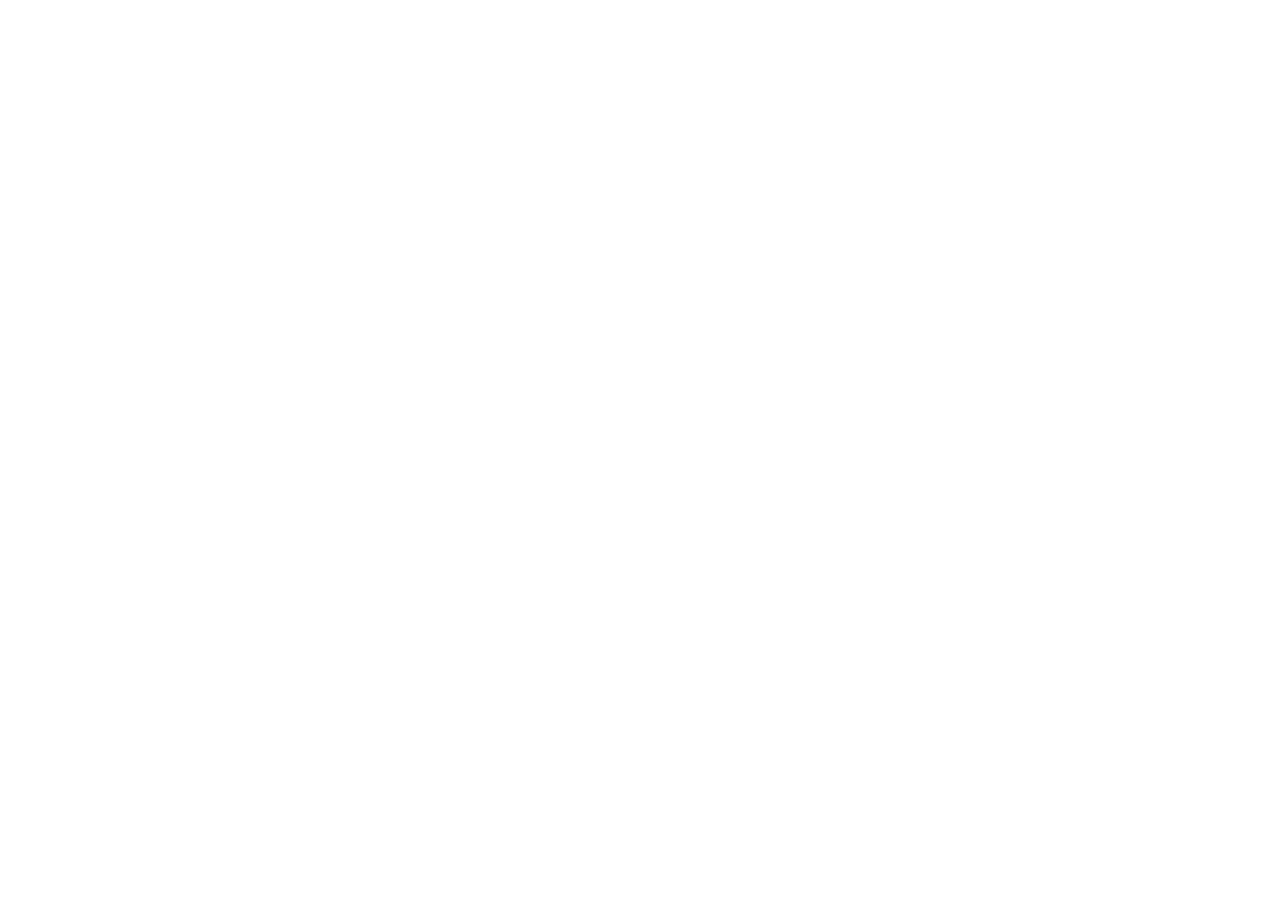
==== page-interna.html @ 2a4fe9e9 "CSS da página login, finalizado." ====
<!DOCTYPE html>
<html lang="en">
<head>
    <meta charset="UTF-8">
    <meta http-equiv="X-UA-Compatible" content="IE=edge">
    <meta name="viewport" content="width=device-width, initial-scale=1.0">
    <link href="./assets/Imports/style/style.css" rel="stylesheet">
    <title>Home</title>
</head>
    <body>
    </body>
</html>
---- assets/Imports/style/style.css ----
@import url('./reset.css');
@import url('./page-interna.css');

*  {
    font-family: "Poppins", sans-serif;
    font-size: 14px;  
}

.flex-container {
    display: flex;
    align-items: center;
    justify-content: space-between;
    background: linear-gradient(180deg, #33383D 0%, #1C1D20 100%);
}

.bg-imagem {
    width: 100%;
    height: 100vh;
}

.flex-item-primeira-div {
    display: flex;
    align-items: center;
    justify-content: center;
    width: 50%;
    height: 100%;
    color: #E0E0E0;
    
}

.div-start {
    align-items: flex-start;
}


.flex-item-segunda-div {
    width: 50%;
    height: 100%;
}

.btn-continuar {
    background-image: linear-gradient(to right, #FF2D04 , #C13216);
    box-shadow: inset 5px 5px 15px rgba(0, 0, 0, 0.15);
    border-radius: 50px;
    border: none;
    padding: 12px 40px 12px 40px;
    color: #FFF;
    font-size: 18px;
}

.btn-continuar:hover {
    color: #000;
    background-image: linear-gradient(to right, #FFF , #C13216);
    transition: 450ms;
    cursor: pointer;
}

.h1-ola {
    font-size: 60px;
}

.p-ola {
    font-size: 16px;
}

.form-section {
    display: flex;
    flex-flow: column;
}

.div-form input {
    color: #FFF;
    margin: 16px 0px 16px 0px;
    padding: 20px 0px 20px 20px;
    width: 100%;
    border-radius: 48px;
    background: none;
    border-width: 1px;
    border-color: #FFF;
    text-align: justify;
}

.div-form input ::-moz-placeholder {
    padding-left: 16px;
    color: #FFF;
    font-size: 16px;
    line-height: 100%;
    font-weight: 400;
    opacity: 0.8;
}

.div-form input :-ms-input-placeholder {
    padding-left: 16px;
    color: #FFF;
    font-size: 16px;
    line-height: 100%;
    font-weight: 400;
    opacity: 0.7;
}

/* Não está funcionando */
/* .icones-login {
    margin-top: 130px;
    margin-left: 16px;
    display: flex;
    flex-flow: column;
    justify-content: center;
  } */




@media screen and (min-width: 1440px) {
    .logo-bg {
        position: fixed;
        width: 153px;
        height: 34.5px;
        left: 1280px;
        top: 17.5px;
    }
}

@media screen and (min-width: 1024px) and (max-width: 1439px) {
    .logo-bg {
        position: fixed;
        width: 153px;
        height: 34.5px;
        left: 850px;
        top: 17.5px;
    }
}

@media screen and (min-width: 768px) and (max-width: 1023px) {
    .logo-bg {
        position: fixed;
        width: 153px;
        height: 34.5px;
        left: 600px;
        top: 17.5px;
    }
}
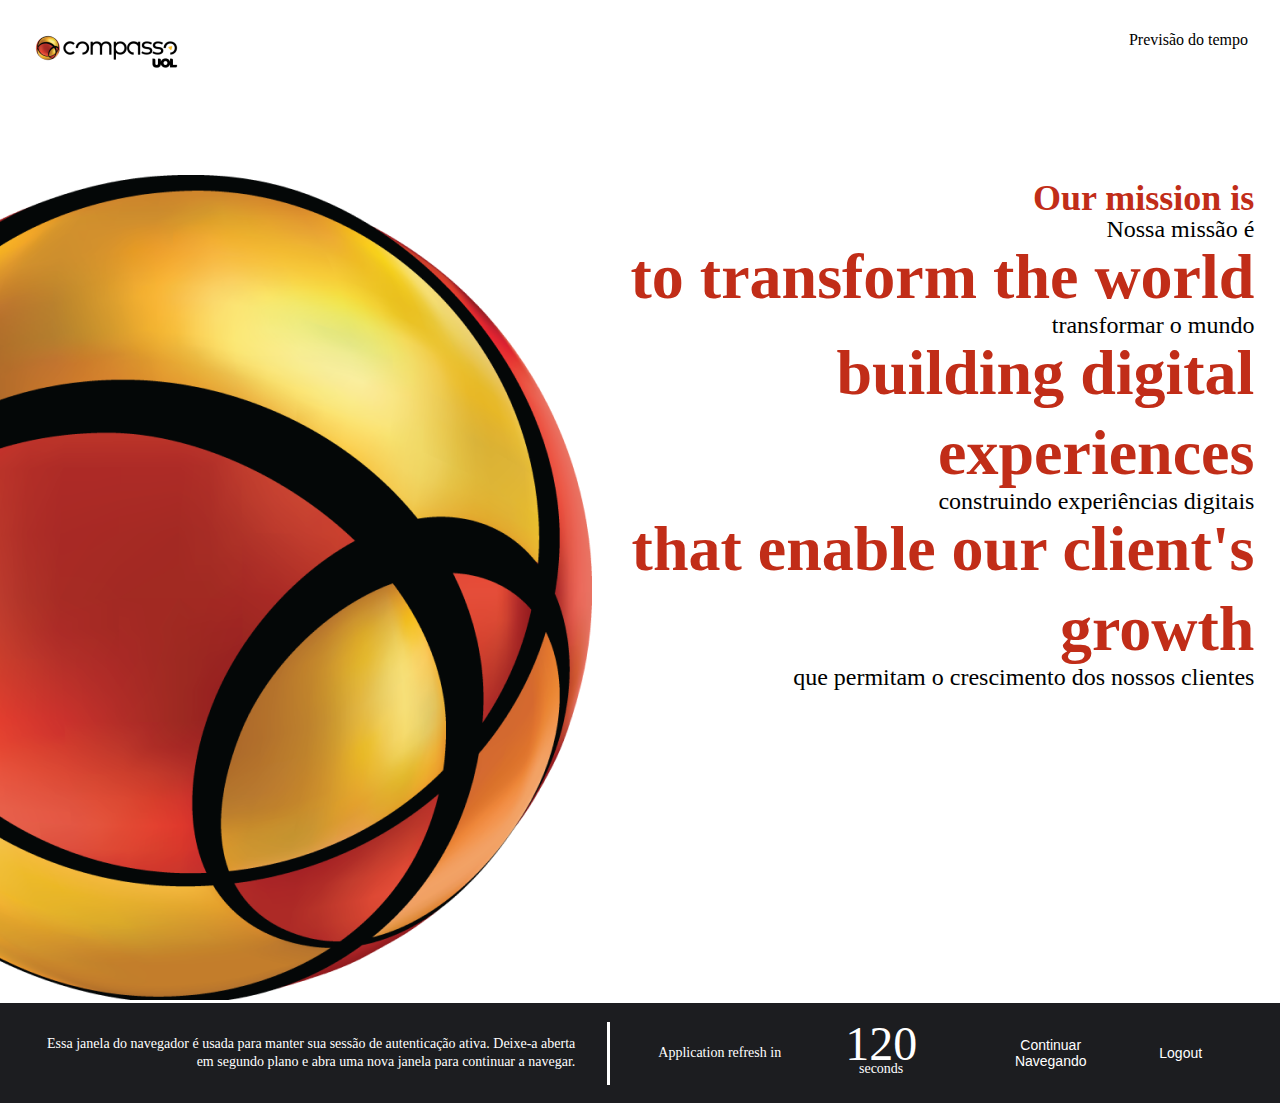
==== commit 38fb4c7b: "Adição da página interna de refresh" ====
--- a/page-interna.html
+++ b/page-interna.html
@@ -5,8 +5,65 @@
     <meta http-equiv="X-UA-Compatible" content="IE=edge">
     <meta name="viewport" content="width=device-width, initial-scale=1.0">
     <link href="./assets/Imports/style/style.css" rel="stylesheet">
-    <title>Home</title>
+    <title>Página Refresh</title>
 </head>
-    <body>
-    </body>
+<body>
+    <!--Seção da logo e previsão do tempo-->
+    <section>
+        <div class="div-logo-imagem">
+            <img src="./assets/Imports/img/LogoCompasso 1.png" alt="Logo da empresa Compass, com texto." />
+            <div>
+                <h2>Previsão do tempo</h2>
+            </div>
+        </div>
+    </section>
+
+    <!--Seção da data -->
+    <section>
+        <div>
+            <p></p>
+            <p></p>
+        </div>
+    </section>
+
+    <!-- Bola de background -->
+    <section class="logo-bola-section">
+        <div>
+            <img class="bola-compass-item" src="./assets/Imports/img/bola-LogoCompasso 1.png" alt="Logo em formato de bola da Compass"/>
+        </div>
+        <div class="div-textos">
+            <h2>Our mission is</h2>
+            <p>Nossa missão é</p>
+            <h2>to transform the world</h2>
+            <p>transformar o mundo</p>
+            <h2>building digital experiences</h2>
+            <p>construindo experiências digitais</p>
+            <h2>that enable our client's growth</h2>
+            <p>que permitam o crescimento dos nossos clientes</p>
+        </div>
+    </section>
+
+    <!-- Footer -->
+    <section class="section-footer">
+        <div class="div-footer">
+            <h3>Essa janela do navegador é usada para manter sua sessão de autenticação ativa. 
+            Deixe-a aberta em segundo plano e abra uma nova janela para continuar a navegar. </h3>
+
+            <div class="separador"></div>
+            <h2>Application refresh in</h2>
+
+            <div class="div-tempo">
+                <h1 id="tempo">120</h1>
+                <h1>seconds</h1>
+            </div>
+        </div>
+        <div class="botoes-footer">
+            <a href="https://www.uol.com.br/" target="_blank"><button class="btn-footer">Continuar Navegando</button></a>
+            <a href="index.html"><button class="btn-footer">Logout</button></a>
+        </div>
+    </section>
+
+    <!-- Scripts JS -->
+
+</body>
 </html>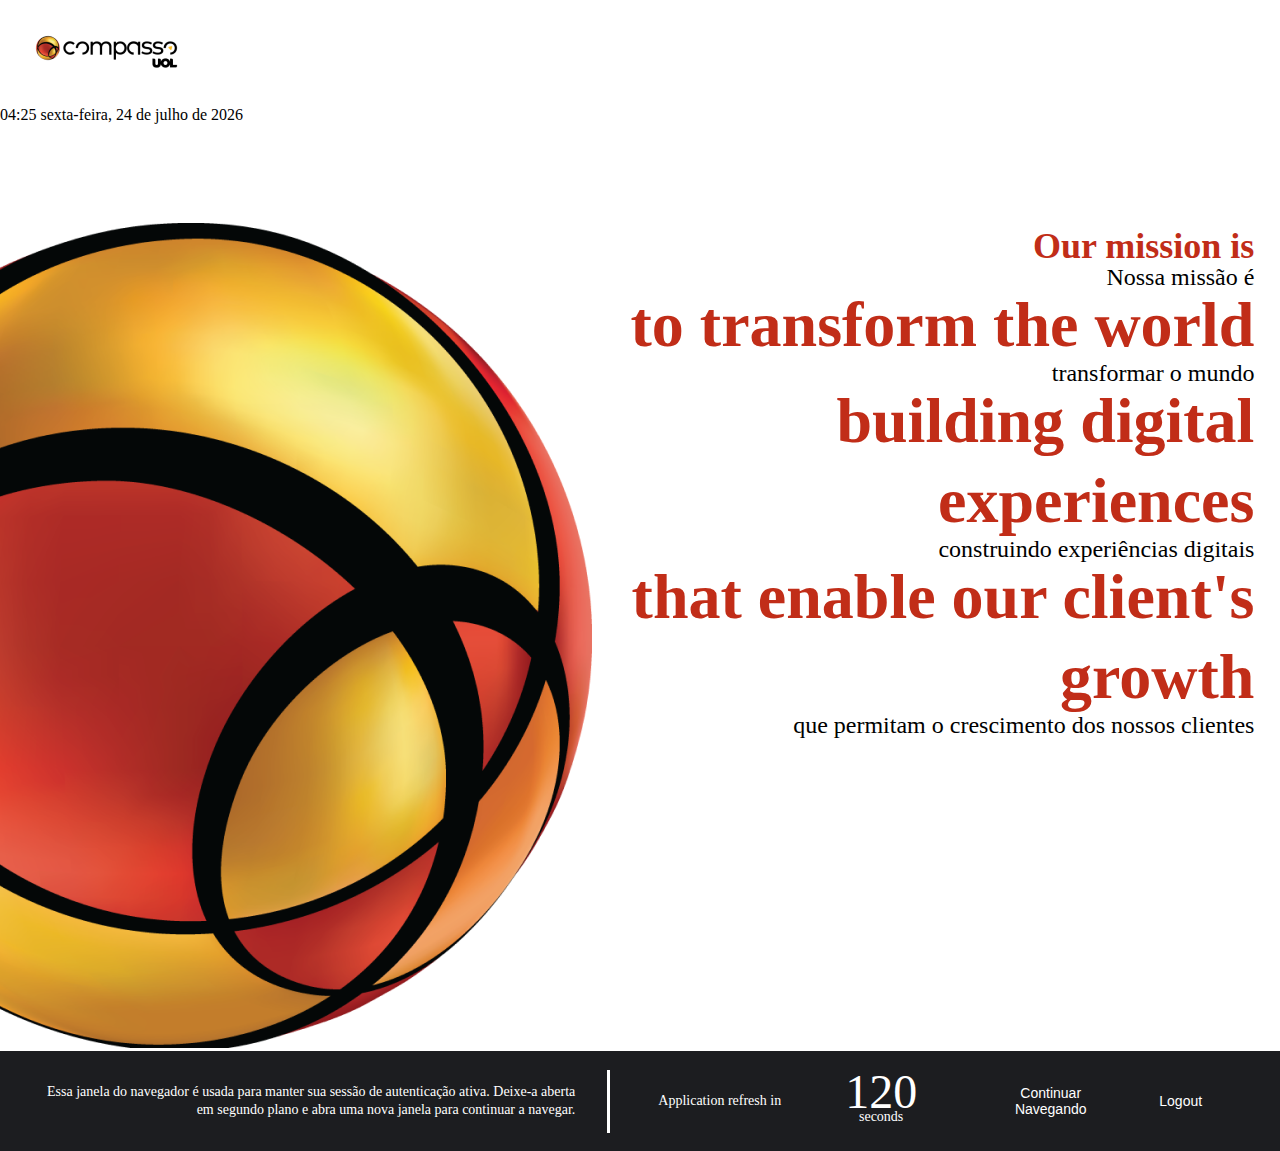
==== commit f0ca1a39: "Adição dos scripts JS" ====
--- a/page-interna.html
+++ b/page-interna.html
@@ -13,17 +13,35 @@
         <div class="div-logo-imagem">
             <img src="./assets/Imports/img/LogoCompasso 1.png" alt="Logo da empresa Compass, com texto." />
             <div>
-                <h2>Previsão do tempo</h2>
+             <!--    Previsão do tempo -->
+             <!--<div class="place-and-weather-container">
+                <span class="noselect place">Recife - PE</span>
+                <span class="noselect weather"> <i>:o</i> 24°</span>
             </div>
-        </div>
+        </div>-->
     </section>
 
+   
     <!--Seção da data -->
+ 
+    <script>
+        const time = new Date();
+        var timeAtual = new Intl.DateTimeFormat('pt-br', {timeStyle: 'short'}).format(time);
+        document.write(timeAtual);
+    </script>
+    <script>
+        const now = new Date();
+        var dataAtual = new Intl.DateTimeFormat('pt-BR', { dateStyle:'full' }).format(now);
+        document.write(dataAtual);
+    </script>
+
     <section>
-        <div>
-            <p></p>
-            <p></p>
-        </div>
+        
+        <!--<div class="time-and-date">
+            <span class="select-time">06:21</span>
+            <span class="select-date">quarta-feira, 18 de março de 2020</span>
+          </div>
+        </div> -->
     </section>
 
     <!-- Bola de background -->
@@ -31,6 +49,7 @@
         <div>
             <img class="bola-compass-item" src="./assets/Imports/img/bola-LogoCompasso 1.png" alt="Logo em formato de bola da Compass"/>
         </div>
+    <!-- Textos -->
         <div class="div-textos">
             <h2>Our mission is</h2>
             <p>Nossa missão é</p>
@@ -64,6 +83,6 @@
     </section>
 
     <!-- Scripts JS -->
-
+    
 </body>
 </html>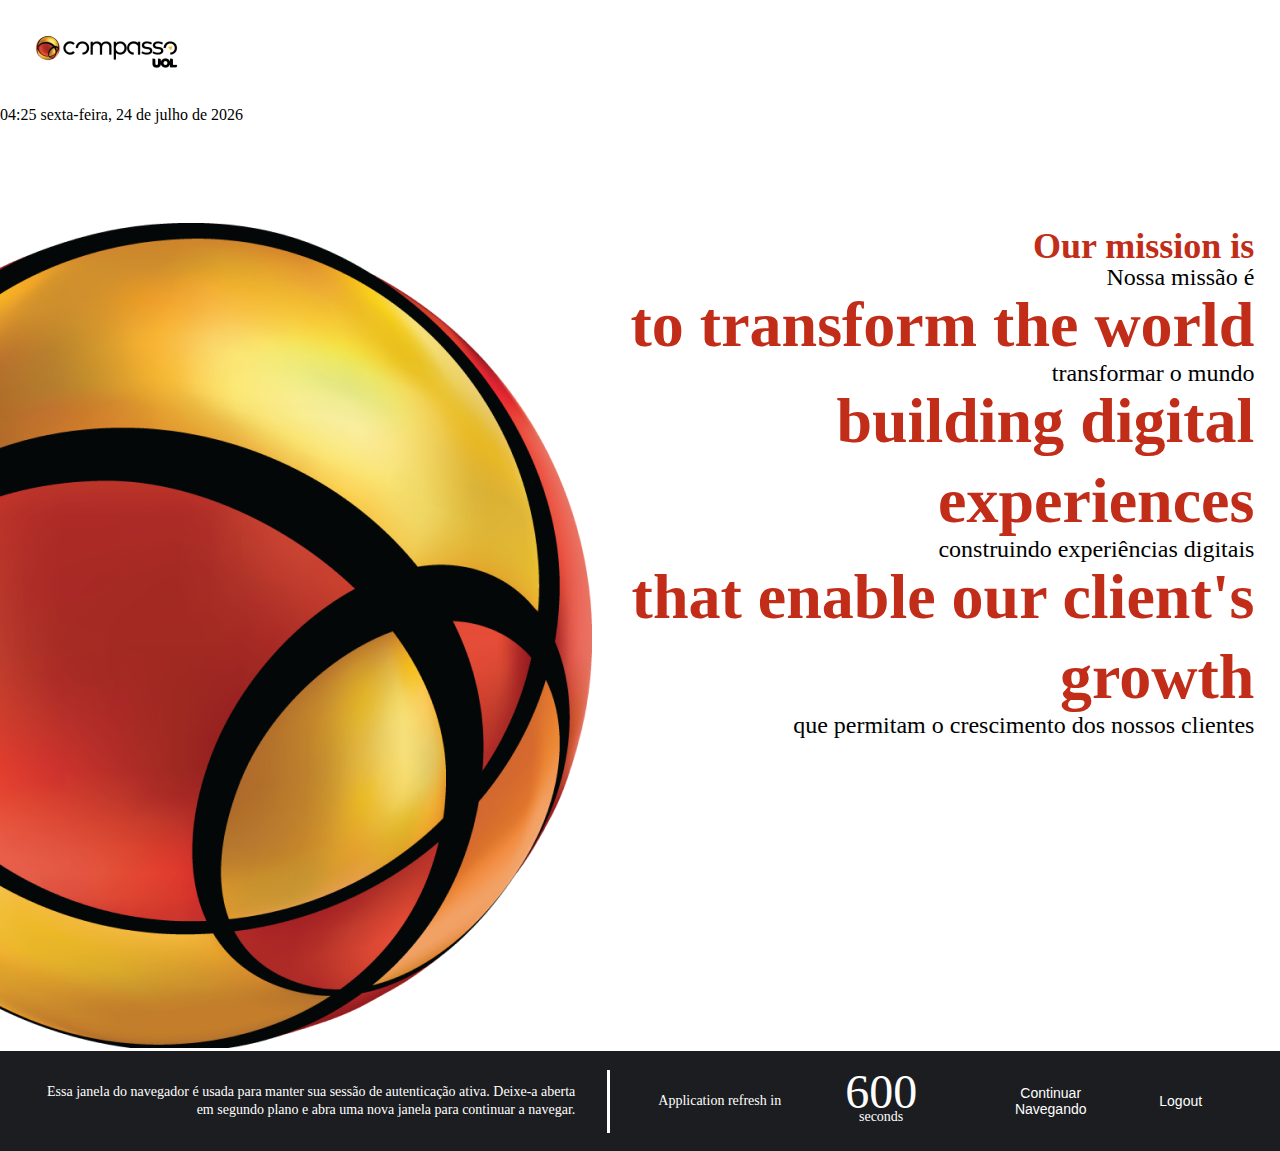
==== commit ad654bbc: "Adição da lógica do contador" ====
--- a/page-interna.html
+++ b/page-interna.html
@@ -14,9 +14,9 @@
             <img src="./assets/Imports/img/LogoCompasso 1.png" alt="Logo da empresa Compass, com texto." />
             <div>
              <!--    Previsão do tempo -->
-             <!--<div class="place-and-weather-container">
-                <span class="noselect place">Recife - PE</span>
-                <span class="noselect weather"> <i>:o</i> 24°</span>
+             <!--<div class="">
+                <span class="select place">Recife - PE</span>
+                <span class="select weather"> <i>:o</i> 24°</span>
             </div>
         </div>-->
     </section>
@@ -34,15 +34,6 @@
         var dataAtual = new Intl.DateTimeFormat('pt-BR', { dateStyle:'full' }).format(now);
         document.write(dataAtual);
     </script>
-
-    <section>
-        
-        <!--<div class="time-and-date">
-            <span class="select-time">06:21</span>
-            <span class="select-date">quarta-feira, 18 de março de 2020</span>
-          </div>
-        </div> -->
-    </section>
 
     <!-- Bola de background -->
     <section class="logo-bola-section">
@@ -72,8 +63,8 @@
             <h2>Application refresh in</h2>
 
             <div class="div-tempo">
-                <h1 id="tempo">120</h1>
-                <h1>seconds</h1>
+                <h1 class="footerSegundos" id="tempo">600</h1>
+                <h1 class="footer-tempo">seconds</h1>
             </div>
         </div>
         <div class="botoes-footer">
@@ -83,6 +74,6 @@
     </section>
 
     <!-- Scripts JS -->
-    
+    <script src="./contador.js"></script>
 </body>
 </html>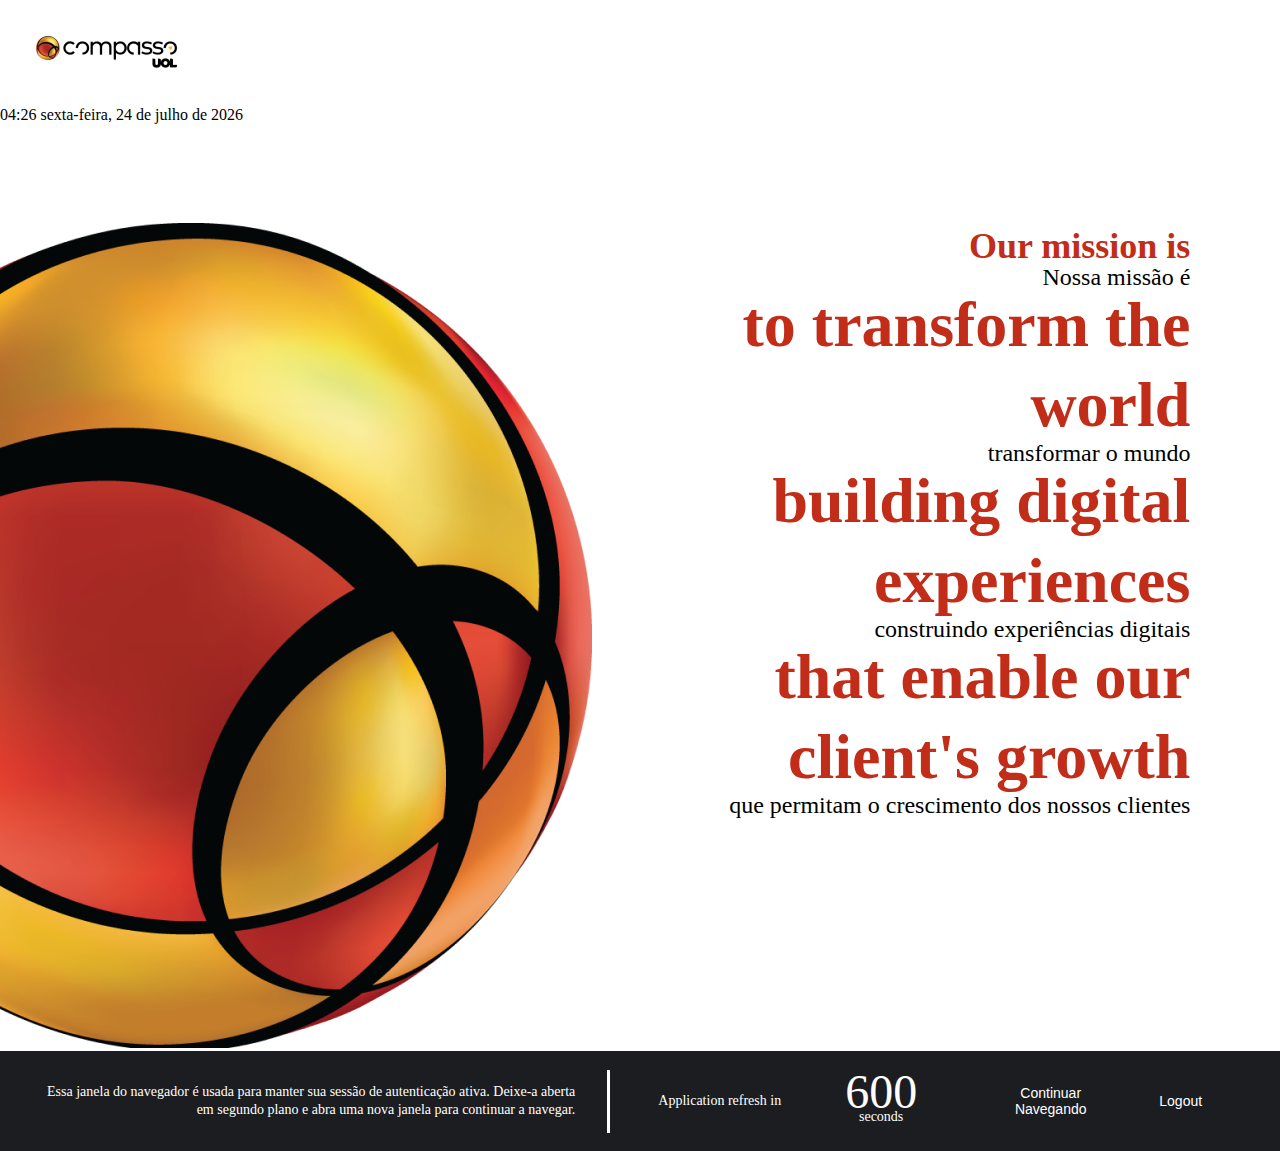
==== commit 8fbea1af: "Adição do contador" ====
--- a/page-interna.html
+++ b/page-interna.html
@@ -63,7 +63,7 @@
             <h2>Application refresh in</h2>
 
             <div class="div-tempo">
-                <h1 class="footerSegundos" id="tempo">600</h1>
+                <h1 class="footer-segundos" id="tempo">600</h1>
                 <h1 class="footer-tempo">seconds</h1>
             </div>
         </div>
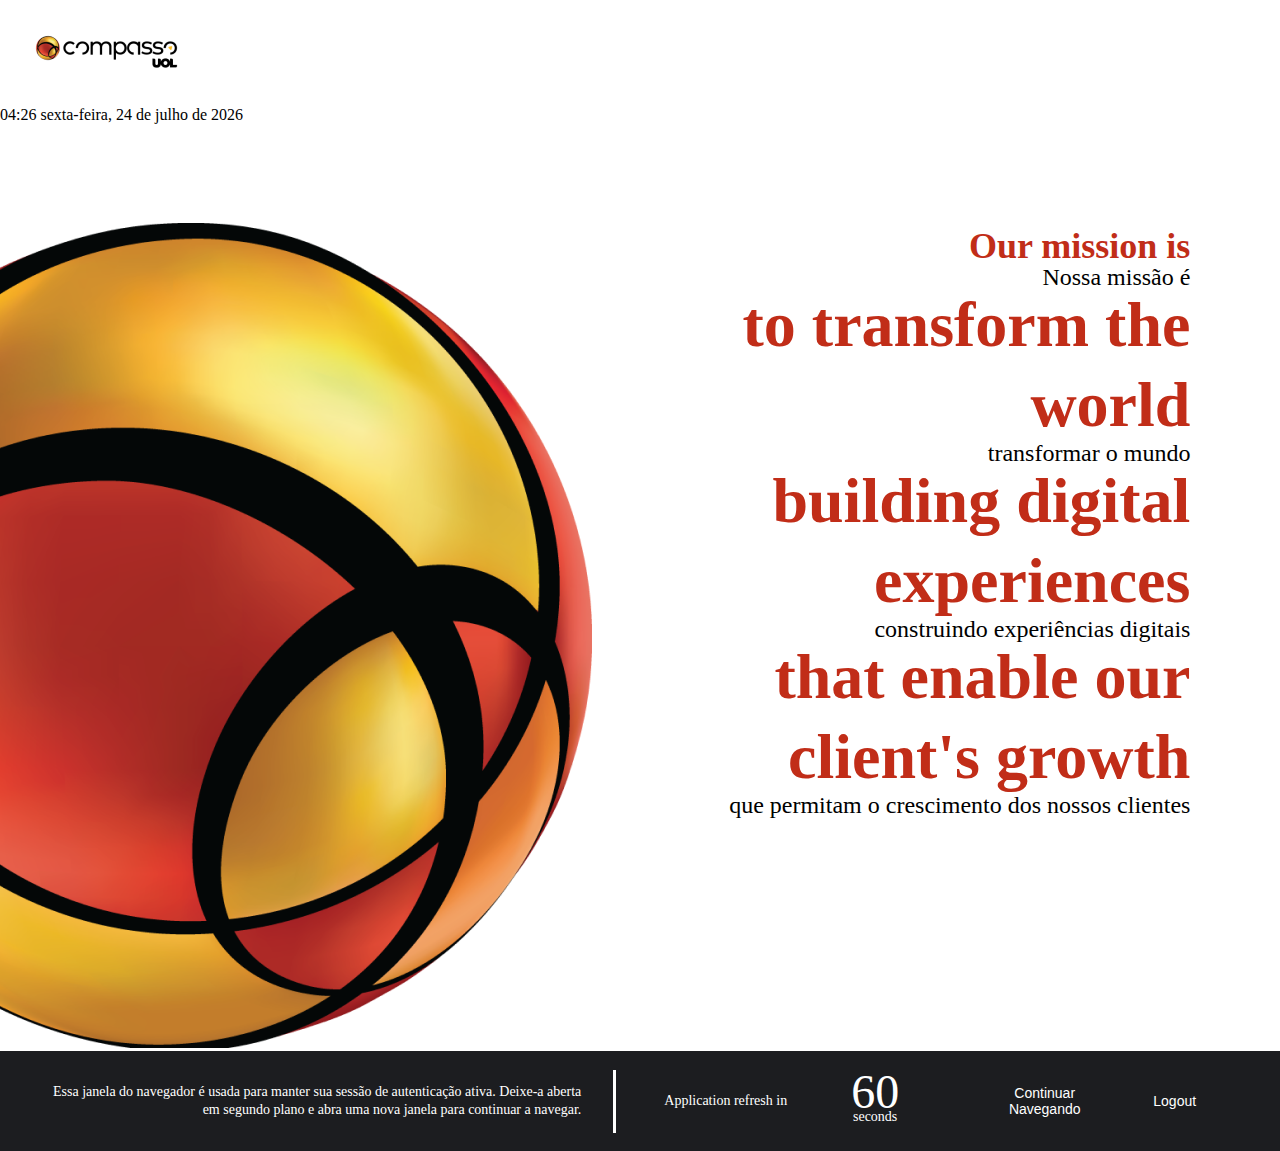
==== commit 8dd5580e: "Mudança na validação de Login" ====
--- a/page-interna.html
+++ b/page-interna.html
@@ -63,7 +63,7 @@
             <h2>Application refresh in</h2>
 
             <div class="div-tempo">
-                <h1 class="footer-segundos" id="tempo">600</h1>
+                <h1 class="footer-segundos" id="tempo">60</h1>
                 <h1 class="footer-tempo">seconds</h1>
             </div>
         </div>
